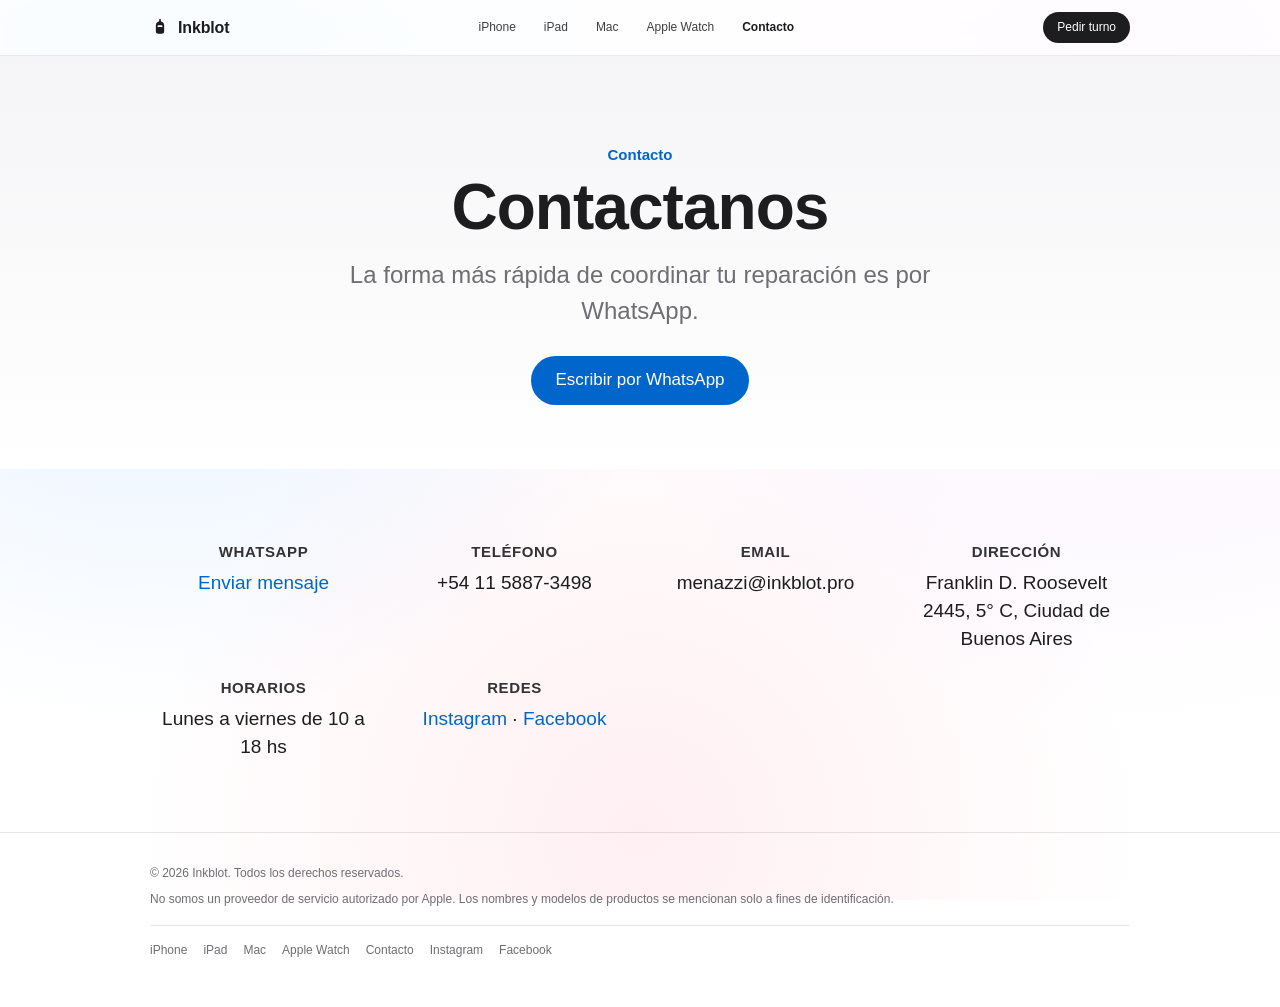
==== contacto.html @ 3998fbb2 "Cambiar título de la página de contacto a "Contactanos" "Hablemos" quedaba poco serio para un servic" ====
<!DOCTYPE html>
<html lang="es">
<head>
  <meta charset="UTF-8" />
  <meta name="viewport" content="width=device-width, initial-scale=1.0" />
  <title>Contacto — Inkblot</title>
  <meta name="description" content="Contactanos por WhatsApp, teléfono o email para reparar tu producto Apple." />
  <link rel="icon" type="image/svg+xml" href="assets/favicon.svg" />
  <link rel="apple-touch-icon" href="assets/favicon-512.png" />
  <link rel="stylesheet" href="css/styles.css" />
</head>
<body>

  <nav class="nav">
    <div class="nav__inner">
      <a href="index.html" class="nav__brand">
        <svg class="nav__brand-mark" viewBox="0 0 24 24" fill="currentColor" aria-hidden="true">
          <path d="M12 2a1 1 0 0 1 1 1v2.07a5.5 5.5 0 0 1 4 5.3V17a3 3 0 0 1-3 3h-4a3 3 0 0 1-3-3v-6.63a5.5 5.5 0 0 1 4-5.3V3a1 1 0 0 1 1-1Zm-2 8a1 1 0 1 0 0 2h4a1 1 0 1 0 0-2h-4Z"/>
        </svg>
        <span data-business-name>Inkblot</span>
      </a>
      <ul class="nav__links">
        <li><a href="iphone.html">iPhone</a></li>
        <li><a href="ipad.html">iPad</a></li>
        <li><a href="mac.html">Mac</a></li>
        <li><a href="watch.html">Apple Watch</a></li>
        <li><a class="is-active" href="contacto.html">Contacto</a></li>
      </ul>
      <a class="nav__cta" data-whatsapp-link href="#" target="_blank" rel="noopener">Pedir turno</a>
      <button class="nav__toggle" aria-label="Abrir menú">☰</button>
    </div>
  </nav>

  <header class="hero">
    <div class="hero__eyebrow">Contacto</div>
    <h1>Contactanos</h1>
    <p>La forma más rápida de coordinar tu reparación es por WhatsApp.</p>
    <div class="btn-row">
      <a class="btn btn--primary" data-whatsapp-link href="#" target="_blank" rel="noopener">Escribir por WhatsApp</a>
    </div>
  </header>

  <section class="section">
    <div class="wrap">
      <div class="contact-grid">
        <div class="contact-item">
          <h4>WhatsApp</h4>
          <a class="accent" data-whatsapp-link href="#" target="_blank" rel="noopener">Enviar mensaje</a>
        </div>
        <div class="contact-item">
          <h4>Teléfono</h4>
          <a data-phone href="#"></a>
        </div>
        <div class="contact-item">
          <h4>Email</h4>
          <a data-email href="#"></a>
        </div>
        <div class="contact-item">
          <h4>Dirección</h4>
          <p data-address></p>
        </div>
        <div class="contact-item">
          <h4>Horarios</h4>
          <p data-hours></p>
        </div>
        <div class="contact-item">
          <h4>Redes</h4>
          <p><a class="accent" data-instagram href="#" target="_blank" rel="noopener">Instagram</a> · <a class="accent" data-facebook href="#" target="_blank" rel="noopener">Facebook</a></p>
        </div>
      </div>
    </div>
  </section>

  <footer class="footer">
    <div class="wrap">
      <p>© <span data-year></span> <span data-business-name>Inkblot</span>. Todos los derechos reservados.</p>
      <p class="mt-8">No somos un proveedor de servicio autorizado por Apple. Los nombres y modelos de productos se mencionan solo a fines de identificación.</p>
      <div class="footer__links">
        <a href="iphone.html">iPhone</a>
        <a href="ipad.html">iPad</a>
        <a href="mac.html">Mac</a>
        <a href="watch.html">Apple Watch</a>
        <a href="contacto.html">Contacto</a>
        <a data-instagram href="#" target="_blank" rel="noopener">Instagram</a>
        <a data-facebook href="#" target="_blank" rel="noopener">Facebook</a>
      </div>
    </div>
  </footer>

  <script src="js/config.js"></script>
  <script src="js/models-data.js"></script>
  <script src="js/main.js"></script>
</body>
</html>
---- css/styles.css ----
/* ============================================================
   Reset y variables
   ============================================================ */
* { box-sizing: border-box; margin: 0; padding: 0; }

:root {
  --black: #000;
  --near-black: #1d1d1f;
  --gray-dark: #333336;
  --gray: #6e6e73;
  --gray-light: #86868b;
  --bg-light: #f5f5f7;
  --white: #fff;
  --accent: #06c;
  --accent-hover: #0077e6;

  /* Azul marino del isotipo de Inkblot: reservado para el logo, no para la UI. */
  --navy: #0a3161;
  --navy-deep: #06213f;

  --radius: 18px;
  --radius-lg: 26px;
  --nav-height: 56px;
  --max-width: 1024px;

  /* "Liquid Glass": paneles translúcidos con blur, al estilo del último diseño de Apple */
  --glass-bg: rgba(255, 255, 255, 0.6);
  --glass-bg-strong: rgba(255, 255, 255, 0.78);
  --glass-border: rgba(255, 255, 255, 0.7);
  --glass-shadow: 0 8px 32px rgba(31, 38, 135, 0.08);
  --glass-blur: blur(24px) saturate(180%);

  --glass-bg-dark: rgba(255, 255, 255, 0.08);
  --glass-border-dark: rgba(255, 255, 255, 0.14);
}

html { scroll-behavior: smooth; }

body {
  font-family: -apple-system, BlinkMacSystemFont, "SF Pro Text", "SF Pro Display",
    "Segoe UI", Roboto, Helvetica, Arial, sans-serif;
  color: var(--near-black);
  line-height: 1.47;
  -webkit-font-smoothing: antialiased;
  background-color: var(--white);
  background-image:
    radial-gradient(circle at 12% 18%, rgba(0, 122, 255, 0.12), transparent 42%),
    radial-gradient(circle at 88% 12%, rgba(191, 90, 242, 0.10), transparent 45%),
    radial-gradient(circle at 50% 92%, rgba(255, 55, 95, 0.08), transparent 48%);
  background-attachment: fixed;
  background-repeat: no-repeat;
}

img { max-width: 100%; display: block; }
a { color: inherit; text-decoration: none; }
ul { list-style: none; }
button { font: inherit; cursor: pointer; border: none; background: none; color: inherit; }

.wrap {
  max-width: var(--max-width);
  margin: 0 auto;
  padding: 0 22px;
}

/* ============================================================
   Nav
   ============================================================ */
.nav {
  position: sticky;
  top: 0;
  z-index: 100;
  height: var(--nav-height);
  background: rgba(255, 255, 255, 0.8);
  backdrop-filter: saturate(180%) blur(20px);
  -webkit-backdrop-filter: saturate(180%) blur(20px);
  border-bottom: 1px solid rgba(0, 0, 0, 0.08);
}

.nav__inner {
  max-width: var(--max-width);
  margin: 0 auto;
  height: 100%;
  padding: 0 22px;
  display: flex;
  align-items: center;
  justify-content: space-between;
}

.nav__brand {
  display: flex;
  align-items: center;
  gap: 8px;
  font-size: 16px;
  font-weight: 600;
  letter-spacing: -0.01em;
}

.nav__brand-mark {
  width: 20px;
  height: 20px;
  display: inline-block;
}

.nav__links {
  display: flex;
  gap: 28px;
  font-size: 12px;
  font-weight: 400;
}

.nav__links a {
  color: var(--near-black);
  opacity: 0.85;
  transition: opacity .15s;
}
.nav__links a:hover { opacity: 1; }
.nav__links a.is-active { opacity: 1; font-weight: 600; }

.nav__cta {
  font-size: 12px;
  background: var(--near-black);
  color: var(--white);
  padding: 7px 14px;
  border-radius: 980px;
}
.nav__cta:hover { background: var(--gray-dark); }

.nav__toggle {
  display: none;
  font-size: 20px;
  color: var(--near-black);
}

@media (max-width: 734px) {
  .nav__links {
    display: none;
    position: absolute;
    top: 100%;
    left: 0;
    right: 0;
    flex-direction: column;
    gap: 4px;
    background: rgba(255, 255, 255, 0.96);
    backdrop-filter: saturate(180%) blur(20px);
    -webkit-backdrop-filter: saturate(180%) blur(20px);
    border-bottom: 1px solid rgba(0, 0, 0, 0.08);
    padding: 12px 22px 18px;
    font-size: 16px;
  }
  .nav__links.is-open { display: flex; }
  .nav__links a { display: block; padding: 10px 0; }
  .nav__toggle { display: block; }
}

/* ============================================================
   Hero
   ============================================================ */
.hero {
  padding: 88px 22px 64px;
  text-align: center;
  background: linear-gradient(180deg, var(--bg-light) 0%, #fff 100%);
}

.hero--dark {
  background: linear-gradient(180deg, #000 0%, #1d1d1f 100%);
  color: var(--white);
}

.hero__eyebrow {
  font-size: 15px;
  font-weight: 600;
  color: var(--accent);
  margin-bottom: 8px;
}

.hero--dark .hero__eyebrow { color: #2997ff; }

.hero h1 {
  font-size: clamp(36px, 6vw, 64px);
  font-weight: 700;
  letter-spacing: -0.015em;
  line-height: 1.05;
  margin-bottom: 16px;
}

.hero p {
  font-size: clamp(18px, 2.4vw, 24px);
  color: var(--gray);
  max-width: 640px;
  margin: 0 auto 28px;
}

.hero--dark p { color: #a1a1a6; }

.btn-row {
  display: flex;
  gap: 14px;
  justify-content: center;
  flex-wrap: wrap;
}

.btn {
  display: inline-block;
  padding: 12px 24px;
  border-radius: 980px;
  font-size: 17px;
  font-weight: 400;
  transition: background .15s, color .15s, transform .1s;
}

.btn--primary {
  background: var(--accent);
  color: var(--white);
}
.btn--primary:hover { background: var(--accent-hover); }

.btn--ghost {
  border: 1px solid rgba(0, 0, 0, 0.15);
  background: var(--glass-bg);
  backdrop-filter: var(--glass-blur);
  -webkit-backdrop-filter: var(--glass-blur);
  color: var(--near-black);
}
.btn--ghost:hover { background: rgba(255,255,255,0.85); border-color: rgba(0,0,0,.25); }

.hero--dark .btn--ghost {
  border-color: var(--glass-border-dark);
  background: var(--glass-bg-dark);
  color: var(--white);
}
.hero--dark .btn--ghost:hover { background: rgba(255,255,255,0.16); }

/* ============================================================
   Secciones genéricas
   ============================================================ */
.section {
  padding: 72px 0;
}

.section--gray { background: rgba(245, 245, 247, 0.7); }
.section--dark { background: var(--near-black); color: var(--white); }

.section__head {
  text-align: center;
  max-width: 680px;
  margin: 0 auto 48px;
}

.section__head h2 {
  font-size: clamp(28px, 4vw, 40px);
  font-weight: 700;
  letter-spacing: -0.01em;
  margin-bottom: 12px;
}

.section__head p {
  font-size: 19px;
  color: var(--gray);
}
.section--dark .section__head p { color: #a1a1a6; }

/* ============================================================
   Grid de categorías (home)
   ============================================================ */
.category-grid {
  display: grid;
  grid-template-columns: repeat(auto-fit, minmax(220px, 1fr));
  gap: 20px;
}

.category-card {
  background: var(--glass-bg);
  backdrop-filter: var(--glass-blur);
  -webkit-backdrop-filter: var(--glass-blur);
  border: 1px solid var(--glass-border);
  border-radius: var(--radius-lg);
  padding: 36px 28px;
  text-align: center;
  box-shadow: var(--glass-shadow);
  transition: transform .2s, box-shadow .2s, background .2s;
}

.category-card:hover {
  transform: translateY(-4px);
  background: var(--glass-bg-strong);
  box-shadow: 0 16px 36px rgba(31, 38, 135, 0.14);
}

.category-card__icon { font-size: 44px; margin-bottom: 16px; }
.category-card h3 { font-size: 22px; font-weight: 600; margin-bottom: 6px; }
.category-card p { color: var(--gray); font-size: 14px; margin-bottom: 18px; }
.category-card a.btn { padding: 9px 20px; font-size: 14px; }

/* ============================================================
   Servicios (home)
   ============================================================ */
.service-grid {
  display: grid;
  grid-template-columns: repeat(auto-fit, minmax(200px, 1fr));
  gap: 16px;
}

.service-card {
  background: var(--glass-bg);
  backdrop-filter: var(--glass-blur);
  -webkit-backdrop-filter: var(--glass-blur);
  border-radius: var(--radius);
  padding: 24px 20px;
  border: 1px solid var(--glass-border);
  transition: background .2s, transform .2s;
}
.service-card:hover { transform: translateY(-3px); background: var(--glass-bg-strong); }
.section--dark .service-card {
  background: var(--glass-bg-dark);
  border-color: var(--glass-border-dark);
}
.section--dark .service-card:hover { background: rgba(255,255,255,0.14); }

.service-card__icon { font-size: 28px; margin-bottom: 10px; }
.service-card h4 { font-size: 17px; font-weight: 600; margin-bottom: 4px; }
.service-card p { font-size: 14px; color: var(--gray); }
.section--dark .service-card p { color: #a1a1a6; }

/* ============================================================
   Buscador guiado (home)
   ============================================================ */
.finder {
  background: var(--glass-bg-strong);
  backdrop-filter: var(--glass-blur);
  -webkit-backdrop-filter: var(--glass-blur);
  border: 1px solid var(--glass-border);
  border-radius: var(--radius-lg);
  padding: 40px;
  box-shadow: var(--glass-shadow);
}

.finder__steps {
  display: flex;
  align-items: center;
  justify-content: center;
  gap: 6px;
  margin-bottom: 32px;
}

.finder__step-dot {
  width: 28px;
  height: 28px;
  border-radius: 50%;
  background: var(--bg-light);
  color: var(--gray-dark);
  display: flex;
  align-items: center;
  justify-content: center;
  font-size: 13px;
  font-weight: 600;
}
.finder__step-dot.is-done { background: var(--accent); color: var(--white); }

.finder__step-line { width: 40px; height: 2px; background: var(--bg-light); }
.finder__step-line.is-done { background: var(--accent); }

.finder__title {
  text-align: center;
  font-size: 22px;
  font-weight: 700;
  margin-bottom: 6px;
}

.finder__subtitle {
  text-align: center;
  color: var(--gray);
  margin-bottom: 20px;
}

.finder__back {
  color: var(--accent);
  font-size: 15px;
  margin-bottom: 16px;
}
.finder__back:hover { text-decoration: underline; }

.finder__help-toggle {
  display: block;
  margin: 0 auto 4px;
  color: var(--accent);
  font-size: 14px;
}
.finder__help-toggle:hover { text-decoration: underline; }

.finder__help {
  max-width: 480px;
  margin: 12px auto 0;
  background: var(--bg-light);
  border-radius: 12px;
  padding: 16px 18px;
  font-size: 14px;
  color: var(--gray-dark);
  text-align: center;
}

.finder__grid {
  display: grid;
  grid-template-columns: repeat(auto-fit, minmax(140px, 1fr));
  gap: 12px;
  margin-top: 20px;
}

.finder__grid--models {
  grid-template-columns: repeat(auto-fit, minmax(160px, 1fr));
  max-height: 420px;
  overflow-y: auto;
  padding-right: 4px;
}

.finder__model-groups {
  max-width: 480px;
  margin: 0 auto;
  max-height: 420px;
  overflow-y: auto;
  padding-right: 4px;
}

.finder__option {
  background: rgba(255, 255, 255, 0.5);
  backdrop-filter: blur(12px);
  -webkit-backdrop-filter: blur(12px);
  border: 1px solid rgba(255, 255, 255, 0.6);
  border-radius: 16px;
  padding: 22px 16px;
  text-align: center;
  font-size: 16px;
  font-weight: 500;
  color: var(--near-black);
  display: flex;
  flex-direction: column;
  align-items: center;
  gap: 10px;
  transition: background .15s, transform .1s, box-shadow .15s;
}
.finder__option:hover {
  background: rgba(255, 255, 255, 0.85);
  transform: translateY(-2px);
  box-shadow: 0 8px 20px rgba(31, 38, 135, 0.1);
}
.finder__option-icon { font-size: 30px; }

.finder__option--compact {
  padding: 14px 12px;
  font-size: 14px;
}

.finder__result {
  text-align: center;
  max-width: 460px;
  margin: 0 auto;
}
.finder__result-icon { font-size: 44px; margin-bottom: 8px; }
.finder__result-summary { font-size: 18px; margin-bottom: 4px; }
.finder__result-symptom { font-size: 14px; color: var(--gray); font-style: italic; margin-bottom: 14px; }
.finder__result-price {
  display: inline-block;
  font-size: 24px;
  font-weight: 700;
  color: var(--accent);
  margin-bottom: 14px;
}
.finder__result-price.is-empty { color: var(--gray-dark); font-size: 18px; font-weight: 500; }
.finder__result-note { color: var(--gray); font-size: 14px; margin-bottom: 24px; }

.finder__result-items {
  display: flex;
  flex-direction: column;
  gap: 10px;
  margin-bottom: 16px;
  text-align: left;
}
.finder__result-item {
  display: flex;
  align-items: center;
  gap: 12px;
  background: rgba(255, 255, 255, 0.5);
  border: 1px solid rgba(255, 255, 255, 0.6);
  border-radius: 14px;
  padding: 12px 14px;
}
.finder__result-item__icon { font-size: 22px; }
.finder__result-item__body { flex: 1; }
.finder__result-item__body h4 { font-size: 14px; font-weight: 600; margin-bottom: 2px; }
.finder__result-item__body p { font-size: 12px; color: var(--gray); font-style: italic; }
.finder__result-item__price { font-size: 13px; font-weight: 600; color: var(--accent); white-space: nowrap; }
.finder__result-item__price.is-empty { color: var(--gray-dark); font-weight: 500; }

/* Carrito de reparaciones agregadas (paso "cart" del buscador) */
.cart-list {
  display: flex;
  flex-direction: column;
  gap: 10px;
  max-width: 480px;
  margin: 0 auto 8px;
  text-align: left;
}
.cart-item {
  display: flex;
  align-items: center;
  gap: 12px;
  background: rgba(255, 255, 255, 0.5);
  backdrop-filter: blur(10px);
  -webkit-backdrop-filter: blur(10px);
  border: 1px solid rgba(255, 255, 255, 0.6);
  border-radius: 14px;
  padding: 12px 14px;
}
.cart-item__icon { font-size: 22px; }
.cart-item__body { flex: 1; }
.cart-item__body h4 { font-size: 14px; font-weight: 600; margin-bottom: 2px; color: var(--near-black); }
.cart-item__body p { font-size: 12px; color: var(--gray); font-style: italic; }
.cart-item__price { font-size: 13px; font-weight: 600; color: var(--accent); white-space: nowrap; }
.cart-item__price.is-empty { color: var(--gray-dark); font-weight: 500; }
.cart-item__remove {
  font-size: 14px;
  color: var(--gray-dark);
  padding: 4px 6px;
  border-radius: 50%;
  transition: background .15s, color .15s;
}
.cart-item__remove:hover { background: rgba(0,0,0,.08); color: var(--near-black); }

/* ============================================================
   Selector de modelos (páginas de categoría)
   ============================================================ */
.model-tabs {
  max-width: 640px;
  margin: 0 auto 40px;
}

.model-group-row {
  display: flex;
  flex-wrap: wrap;
  gap: 8px;
  justify-content: center;
  margin-bottom: 14px;
}

.model-group__header {
  display: inline-flex;
  align-items: center;
  gap: 6px;
  padding: 9px 16px;
  border-radius: 980px;
  background: rgba(255, 255, 255, 0.5);
  backdrop-filter: blur(10px);
  -webkit-backdrop-filter: blur(10px);
  border: 1px solid rgba(255, 255, 255, 0.6);
  font-size: 14px;
  font-weight: 600;
  color: var(--near-black);
  transition: background .15s, color .15s;
}
.model-group__header:hover { background: rgba(255, 255, 255, 0.85); }
.model-group__header.has-active { background: var(--near-black); color: var(--white); border-color: transparent; }

.model-group__arrow { transition: transform .15s; }
.model-group__arrow.is-open { transform: rotate(180deg); }

.model-group__models {
  display: flex;
  flex-wrap: wrap;
  gap: 8px;
  justify-content: center;
  padding: 12px 14px;
  margin-bottom: 14px;
  border-radius: 16px;
  background: rgba(255, 255, 255, 0.35);
  border: 1px dashed rgba(0, 0, 0, 0.12);
}

.model-tab--other { display: block; width: 100%; text-align: center; margin-top: 6px; }

.model-tab {
  padding: 9px 16px;
  border-radius: 980px;
  background: rgba(255, 255, 255, 0.5);
  backdrop-filter: blur(10px);
  -webkit-backdrop-filter: blur(10px);
  font-size: 14px;
  color: var(--near-black);
  border: 1px solid rgba(255, 255, 255, 0.6);
  transition: background .15s, color .15s;
}

.model-tab:hover { background: rgba(255, 255, 255, 0.85); }

.model-tab.is-active {
  background: var(--near-black);
  border-color: transparent;
  color: var(--white);
}

.model-panel {
  background: var(--glass-bg-strong);
  backdrop-filter: var(--glass-blur);
  -webkit-backdrop-filter: var(--glass-blur);
  border: 1px solid var(--glass-border);
  border-radius: var(--radius-lg);
  padding: 40px;
  box-shadow: var(--glass-shadow);
}

.model-panel__title {
  font-size: 26px;
  font-weight: 700;
  margin-bottom: 4px;
  text-align: center;
}

.model-panel__subtitle {
  text-align: center;
  color: var(--gray);
  margin-bottom: 32px;
  font-size: 15px;
}

.repair-list {
  display: grid;
  grid-template-columns: repeat(auto-fit, minmax(240px, 1fr));
  gap: 14px;
}

.repair-item {
  background: var(--white);
  border-radius: 14px;
  padding: 20px;
  display: flex;
  gap: 14px;
  align-items: flex-start;
}

.repair-item__check {
  flex-shrink: 0;
  position: relative;
  width: 22px;
  height: 22px;
  margin-top: 2px;
  border-radius: 6px;
  border: 2px solid rgba(0, 0, 0, 0.18);
  background: transparent;
  transition: background .15s, border-color .15s;
}
.repair-item__check:hover { border-color: var(--accent); }
.repair-item__check.is-checked { background: var(--accent); border-color: var(--accent); }
.repair-item__check.is-checked::after {
  content: "✓";
  position: absolute;
  inset: 0;
  display: flex;
  align-items: center;
  justify-content: center;
  color: #fff;
  font-size: 13px;
  font-weight: 700;
}

.repair-item__icon { font-size: 24px; line-height: 1; }
.repair-item__body h4 { font-size: 16px; font-weight: 600; margin-bottom: 3px; }
.repair-item__body p { font-size: 13px; color: var(--gray); margin-bottom: 8px; }
.repair-item__price {
  font-size: 14px;
  font-weight: 600;
  color: var(--accent);
}
.repair-item__price.is-empty { color: var(--gray-dark); font-weight: 500; }

.repair-item__toggle {
  display: flex;
  align-items: center;
  justify-content: space-between;
  width: 100%;
  text-align: left;
  color: var(--near-black);
}
.repair-item__toggle-arrow { transition: transform .15s; color: var(--gray-dark); }
.repair-item__toggle.is-open .repair-item__toggle-arrow { transform: rotate(180deg); }

.repair-options[hidden] { display: none; }

.repair-options {
  display: grid;
  gap: 12px;
  margin-top: 14px;
}

.option-card {
  position: relative;
  background: var(--bg-light);
  border-radius: 12px;
  padding: 16px;
}
.option-card--selectable { padding-right: 46px; }
.option-card__check {
  position: absolute;
  top: 14px;
  right: 14px;
  width: 22px;
  height: 22px;
  border-radius: 6px;
  border: 2px solid rgba(0, 0, 0, 0.18);
  background: var(--white);
  transition: background .15s, border-color .15s;
}
.option-card__check:hover { border-color: var(--accent); }
.option-card__check.is-checked { background: var(--accent); border-color: var(--accent); }
.option-card__check.is-checked::after {
  content: "✓";
  position: absolute;
  inset: 0;
  display: flex;
  align-items: center;
  justify-content: center;
  color: #fff;
  font-size: 13px;
  font-weight: 700;
}
.option-card h5 { font-size: 15px; font-weight: 600; margin-bottom: 6px; color: var(--near-black); }
.option-card__tech { font-size: 13px; color: var(--gray); margin-bottom: 10px; }
.option-card__list { margin: 0 0 10px 18px; font-size: 13px; color: var(--gray); }
.option-card__list li { margin-bottom: 2px; }
.option-card__meta {
  display: flex;
  gap: 16px;
  font-size: 13px;
  font-weight: 600;
  color: var(--near-black);
  border-top: 1px solid rgba(0,0,0,.08);
  padding-top: 10px;
  margin-top: 4px;
}

/* Buscador: paso de "elegí el tipo" (tarjetas de opción clickeables) */
.finder__options-list {
  display: grid;
  gap: 14px;
  margin-top: 20px;
  text-align: left;
}

.finder__option-card {
  background: var(--white);
  border: 1px solid rgba(0,0,0,.08);
  border-radius: 14px;
  padding: 4px;
  text-align: left;
  color: var(--near-black);
  transition: border-color .15s, transform .1s;
}
.finder__option-card:hover { border-color: var(--accent); transform: translateY(-2px); }
.finder__option-card .option-card { background: transparent; padding: 16px; }
.finder__option-card-cta {
  display: block;
  text-align: center;
  padding: 10px;
  font-size: 14px;
  font-weight: 600;
  color: var(--accent);
}

.model-panel__total {
  text-align: center;
  font-size: 22px;
  font-weight: 700;
  color: var(--accent);
  margin-top: 28px;
}
.model-panel__total.is-empty { color: var(--gray-dark); font-size: 17px; font-weight: 500; }

.model-panel__cta {
  margin-top: 20px;
  text-align: center;
}

/* ============================================================
   Contacto
   ============================================================ */
.contact-grid {
  display: grid;
  grid-template-columns: repeat(auto-fit, minmax(220px, 1fr));
  gap: 24px;
  text-align: center;
}

.contact-item h4 { font-size: 15px; font-weight: 600; margin-bottom: 6px; color: var(--gray-dark); text-transform: uppercase; letter-spacing: .04em; }
.contact-item p, .contact-item a { font-size: 19px; }
.contact-item a.accent { color: var(--accent); }

/* ============================================================
   Footer
   ============================================================ */
.footer {
  padding: 32px 0 48px;
  border-top: 1px solid rgba(0,0,0,.1);
  font-size: 12px;
  color: var(--gray);
}

.footer__links {
  display: flex;
  flex-wrap: wrap;
  gap: 16px;
  margin-top: 16px;
  padding-top: 16px;
  border-top: 1px solid rgba(0,0,0,.1);
}

.footer__links a { color: var(--gray); }
.footer__links a:hover { text-decoration: underline; }

/* ============================================================
   Utilidades
   ============================================================ */
.center { text-align: center; }
.mt-8 { margin-top: 8px; }
.mt-16 { margin-top: 16px; }
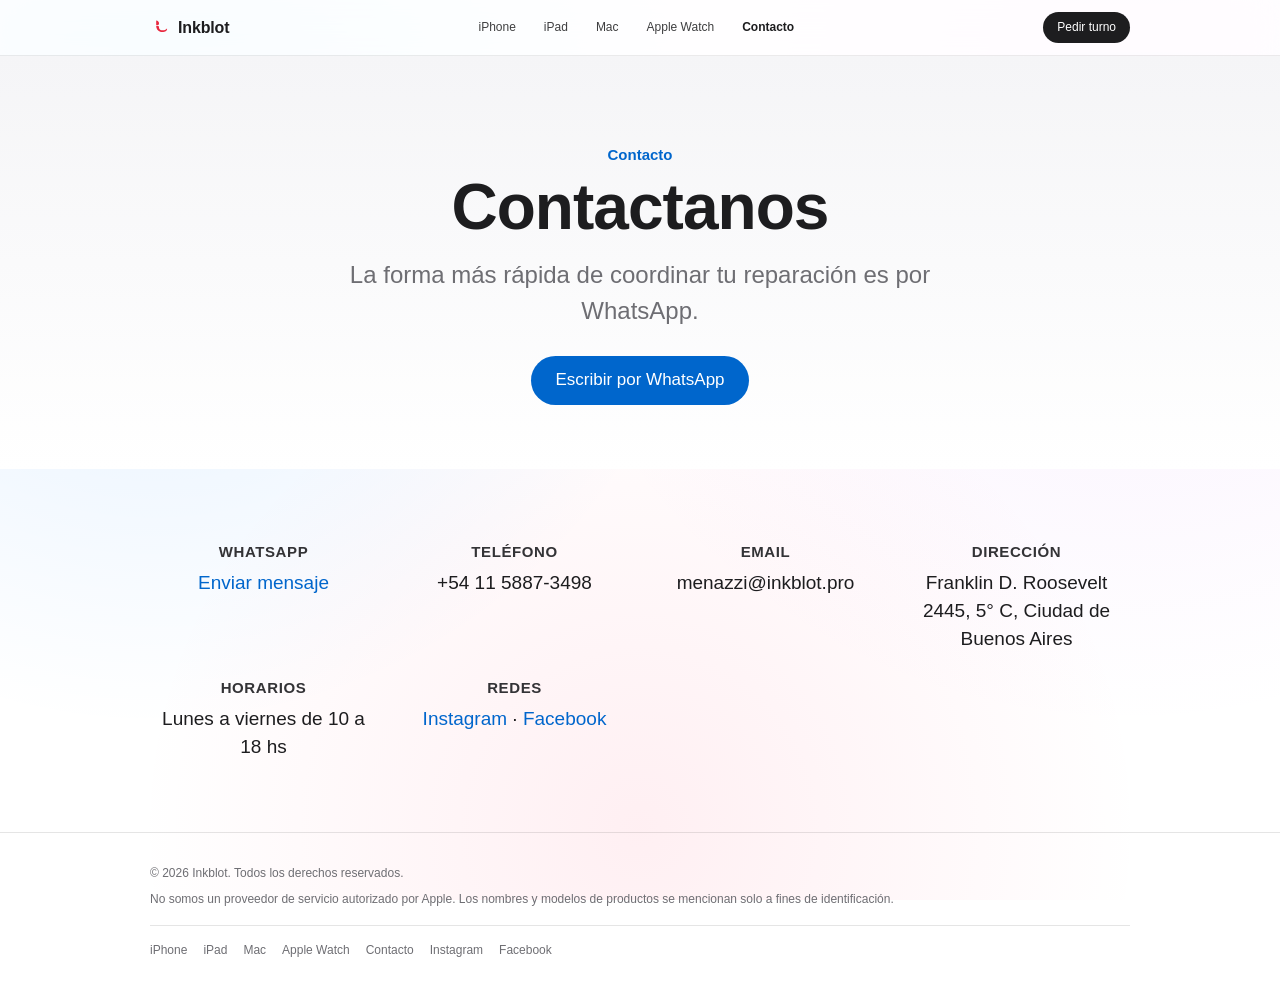
==== commit e80c9afa: "Usar el isotipo de Inkblot en el logo del nav Reemplaza el ícono genérico (candado) que estaba de pl" ====
--- a/contacto.html
+++ b/contacto.html
@@ -14,8 +14,9 @@
   <nav class="nav">
     <div class="nav__inner">
       <a href="index.html" class="nav__brand">
-        <svg class="nav__brand-mark" viewBox="0 0 24 24" fill="currentColor" aria-hidden="true">
-          <path d="M12 2a1 1 0 0 1 1 1v2.07a5.5 5.5 0 0 1 4 5.3V17a3 3 0 0 1-3 3h-4a3 3 0 0 1-3-3v-6.63a5.5 5.5 0 0 1 4-5.3V3a1 1 0 0 1 1-1Zm-2 8a1 1 0 1 0 0 2h4a1 1 0 1 0 0-2h-4Z"/>
+        <svg class="nav__brand-mark" viewBox="0 0 100 100" aria-hidden="true">
+          <path fill="#e8283f" d="M31,17 C40,17 45,24 45,32 C45,36 43,40 39,40 L31,40 Z"/>
+          <path fill="#e8283f" d="M31,44 L39,44 C43,44 45,48 45,52 C45,59 50,64 58,66 C68,68 78,65 85,57 C88,66 77,75 61,75 C44,75 31,62 31,45 Z"/>
         </svg>
         <span data-business-name>Inkblot</span>
       </a>
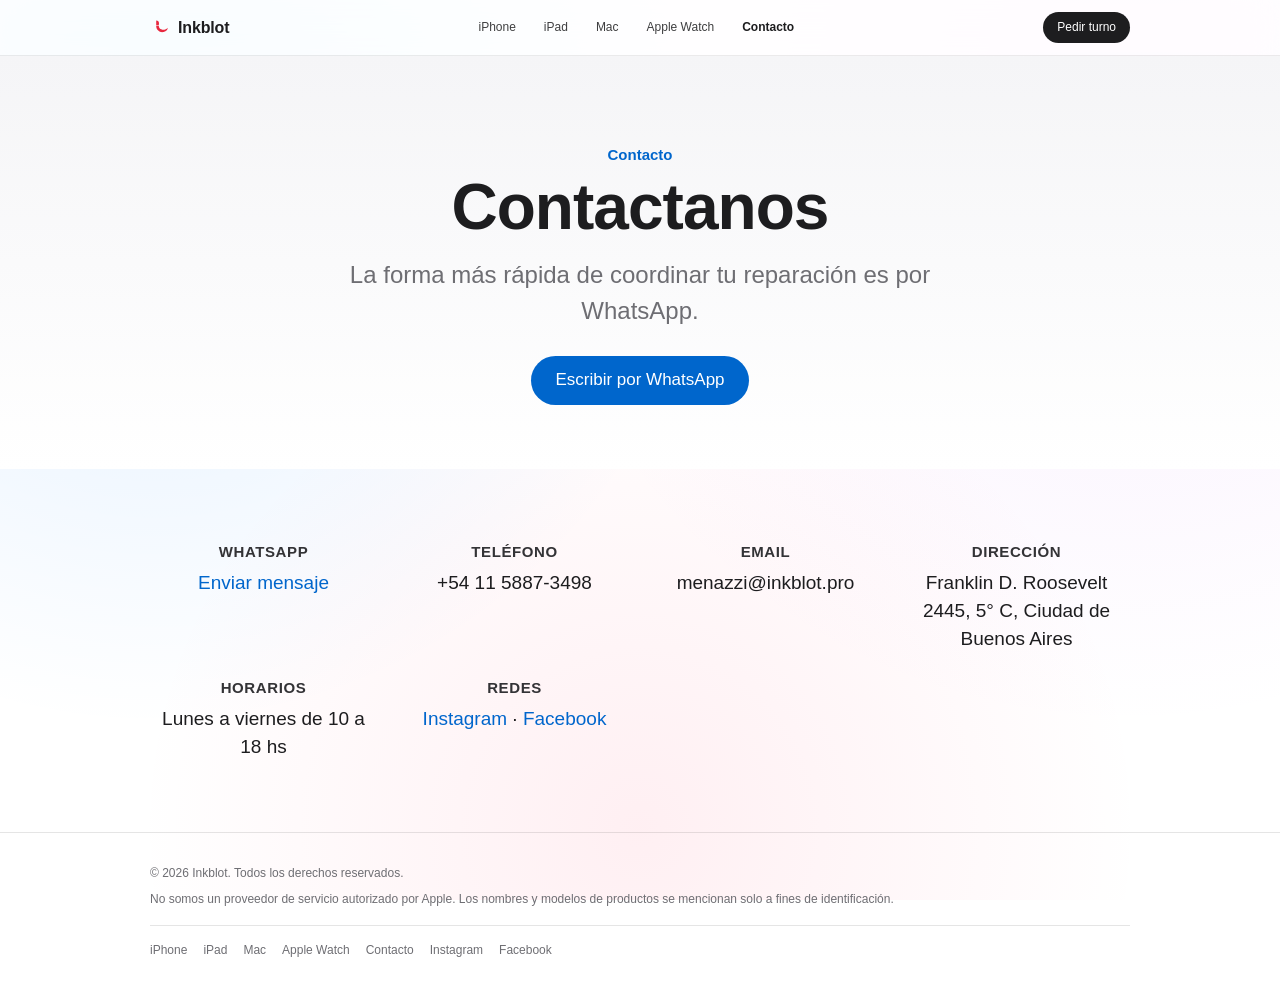
==== commit 809cf41d: "Afinar el trazado del isotipo de Inkblot para que se parezca más El usuario volvió a pasar la imagen" ====
--- a/contacto.html
+++ b/contacto.html
@@ -15,8 +15,8 @@
     <div class="nav__inner">
       <a href="index.html" class="nav__brand">
         <svg class="nav__brand-mark" viewBox="0 0 100 100" aria-hidden="true">
-          <path fill="#e8283f" d="M31,17 C40,17 45,24 45,32 C45,36 43,40 39,40 L31,40 Z"/>
-          <path fill="#e8283f" d="M31,44 L39,44 C43,44 45,48 45,52 C45,59 50,64 58,66 C68,68 78,65 85,57 C88,66 77,75 61,75 C44,75 31,62 31,45 Z"/>
+          <path fill="#e8283f" d="M31,17 C41,17 45,23 45,31 C45,35 44,38 44,41 L31,41 Z"/>
+          <path fill="#e8283f" d="M31,44 L44,44 C44,49 45,53 48,56 C55,63 66,65 76,62 C82,60 86,57 88,54 C90,63 82,72 68,75 C48,79 31,64 31,45 Z"/>
         </svg>
         <span data-business-name>Inkblot</span>
       </a>
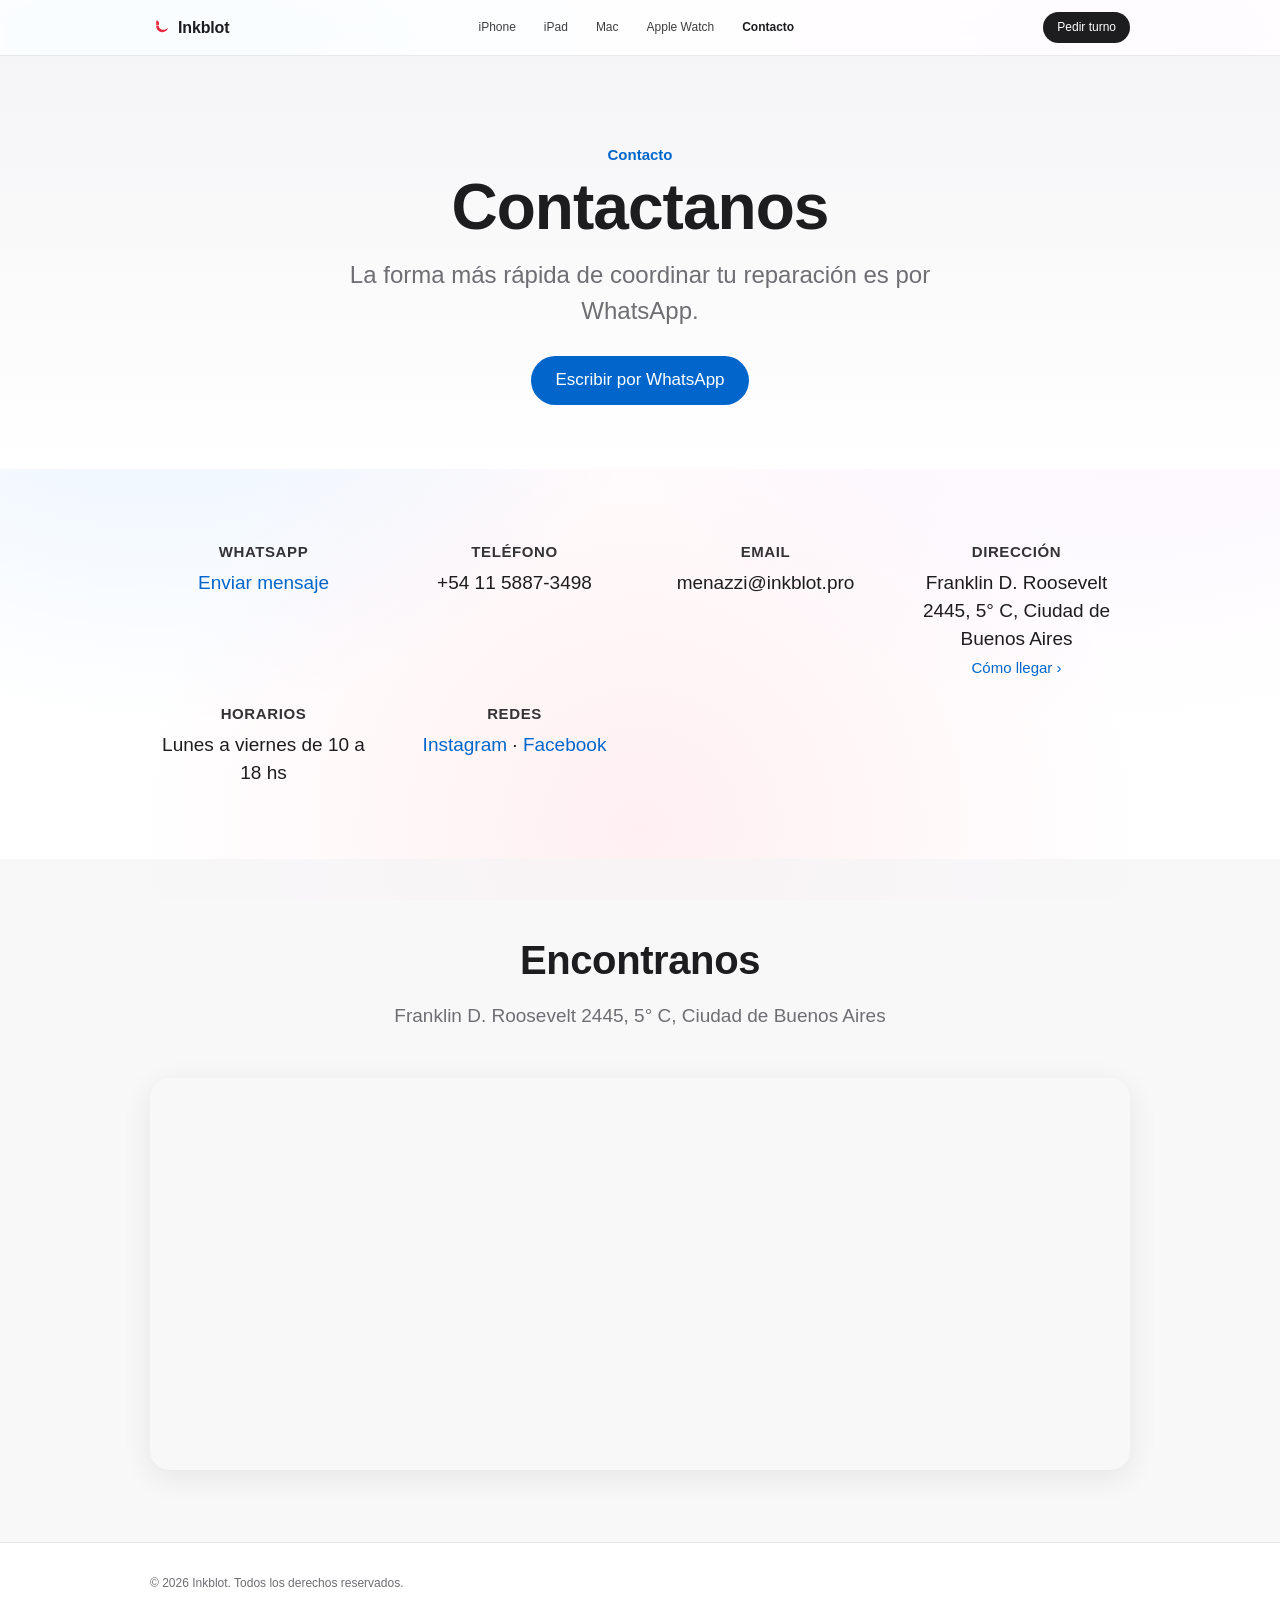
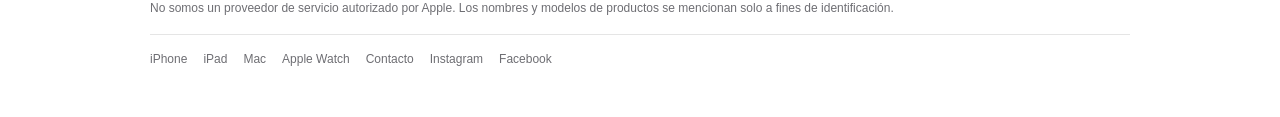
==== commit 8eb45b34: "Agregar cómo llegar y mapa a la página de Contacto Antes la dirección era solo texto, sin forma de u" ====
--- a/contacto.html
+++ b/contacto.html
@@ -59,6 +59,7 @@
         <div class="contact-item">
           <h4>Dirección</h4>
           <p data-address></p>
+          <a class="accent" data-maps-link href="#" target="_blank" rel="noopener">Cómo llegar ›</a>
         </div>
         <div class="contact-item">
           <h4>Horarios</h4>
@@ -68,6 +69,18 @@
           <h4>Redes</h4>
           <p><a class="accent" data-instagram href="#" target="_blank" rel="noopener">Instagram</a> · <a class="accent" data-facebook href="#" target="_blank" rel="noopener">Facebook</a></p>
         </div>
+      </div>
+    </div>
+  </section>
+
+  <section class="section section--gray">
+    <div class="wrap">
+      <div class="section__head">
+        <h2>Encontranos</h2>
+        <p data-address></p>
+      </div>
+      <div class="map-embed">
+        <iframe data-map-embed src="" title="Ubicación de Inkblot" loading="lazy" referrerpolicy="no-referrer-when-downgrade" allowfullscreen></iframe>
       </div>
     </div>
   </section>
--- a/css/styles.css
+++ b/css/styles.css
@@ -624,41 +624,25 @@
   display: grid;
   grid-template-columns: repeat(auto-fit, minmax(240px, 1fr));
   gap: 14px;
-}
-
+  align-items: start;
+}
+
+/* .repair-item: toda la fila es clickeable (sea para tildar el servicio o para
+   desplegar sus opciones) — no hay que acertarle a un cuadradito chico. */
 .repair-item {
+  width: 100%;
   background: var(--white);
   border-radius: 14px;
   padding: 20px;
   display: flex;
   gap: 14px;
   align-items: flex-start;
-}
-
-.repair-item__check {
-  flex-shrink: 0;
-  position: relative;
-  width: 22px;
-  height: 22px;
-  margin-top: 2px;
-  border-radius: 6px;
-  border: 2px solid rgba(0, 0, 0, 0.18);
-  background: transparent;
-  transition: background .15s, border-color .15s;
-}
-.repair-item__check:hover { border-color: var(--accent); }
-.repair-item__check.is-checked { background: var(--accent); border-color: var(--accent); }
-.repair-item__check.is-checked::after {
-  content: "✓";
-  position: absolute;
-  inset: 0;
-  display: flex;
-  align-items: center;
-  justify-content: center;
-  color: #fff;
-  font-size: 13px;
-  font-weight: 700;
-}
+  text-align: left;
+  color: var(--near-black);
+  transition: box-shadow .15s;
+}
+.repair-item:hover { box-shadow: 0 0 0 2px rgba(0, 0, 0, 0.1) inset; }
+.repair-item.is-checked { box-shadow: 0 0 0 2px var(--accent) inset; }
 
 .repair-item__icon { font-size: 24px; line-height: 1; }
 .repair-item__body h4 { font-size: 16px; font-weight: 600; margin-bottom: 3px; }
@@ -670,23 +654,33 @@
 }
 .repair-item__price.is-empty { color: var(--gray-dark); font-weight: 500; }
 
-.repair-item__toggle {
-  display: flex;
-  align-items: center;
-  justify-content: space-between;
-  width: 100%;
-  text-align: left;
-  color: var(--near-black);
-}
-.repair-item__toggle-arrow { transition: transform .15s; color: var(--gray-dark); }
-.repair-item__toggle.is-open .repair-item__toggle-arrow { transform: rotate(180deg); }
+/* Servicios con opciones de repuesto (ej. Pantalla): la tarjeta contiene el
+   botón que despliega las opciones, más el panel de opciones como hermano
+   (no adentro del botón, para que cada opción pueda tener su propio checkbox). */
+.repair-card {
+  background: var(--white);
+  border-radius: 14px;
+  overflow: hidden;
+}
+.repair-card .repair-item {
+  border-radius: 0;
+}
+.repair-card .repair-item.is-checked { box-shadow: none; }
+
+.repair-item__toggle-arrow {
+  flex-shrink: 0;
+  align-self: center;
+  transition: transform .15s;
+  color: var(--gray-dark);
+}
+.repair-item__toggle-arrow.is-open { transform: rotate(180deg); }
 
 .repair-options[hidden] { display: none; }
 
 .repair-options {
   display: grid;
   gap: 12px;
-  margin-top: 14px;
+  padding: 0 20px 20px;
 }
 
 .option-card {
@@ -790,6 +784,26 @@
 .contact-item h4 { font-size: 15px; font-weight: 600; margin-bottom: 6px; color: var(--gray-dark); text-transform: uppercase; letter-spacing: .04em; }
 .contact-item p, .contact-item a { font-size: 19px; }
 .contact-item a.accent { color: var(--accent); }
+.contact-item a[data-maps-link] { display: inline-block; margin-top: 4px; font-size: 15px; }
+
+.map-embed {
+  position: relative;
+  width: 100%;
+  padding-top: 40%;
+  border-radius: 20px;
+  overflow: hidden;
+  box-shadow: 0 8px 30px rgba(0, 0, 0, 0.08);
+}
+.map-embed iframe {
+  position: absolute;
+  inset: 0;
+  width: 100%;
+  height: 100%;
+  border: 0;
+}
+@media (max-width: 640px) {
+  .map-embed { padding-top: 75%; }
+}
 
 /* ============================================================
    Footer
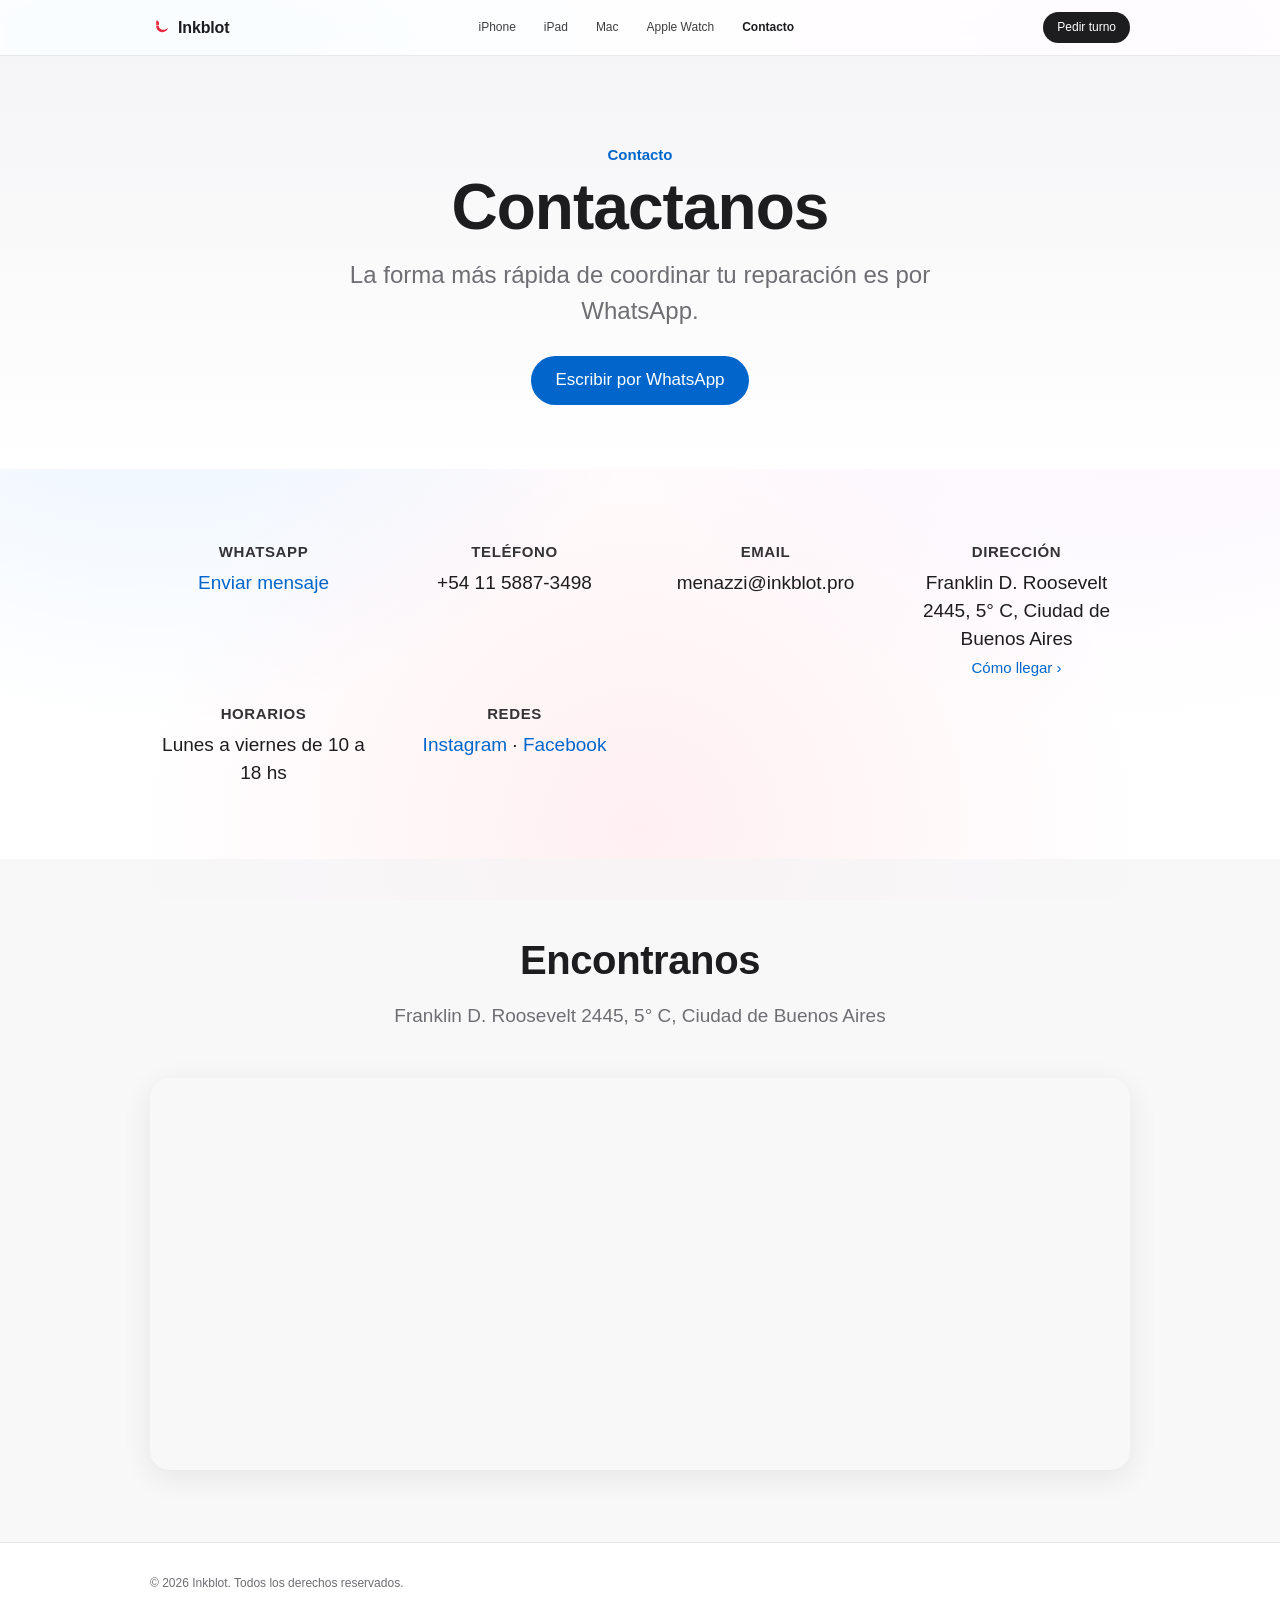
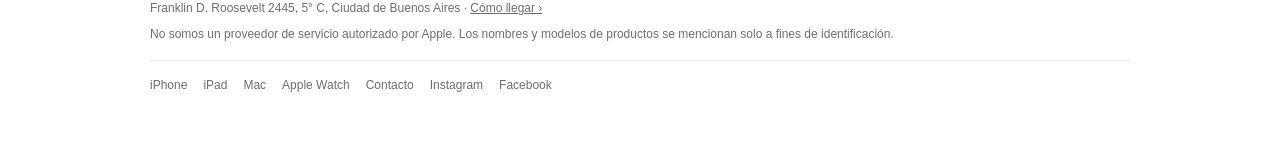
==== commit 90edaa1b: "Mostrar la dirección y "Cómo llegar" en el footer de todas las páginas Antes solo aparecía en la pág" ====
--- a/contacto.html
+++ b/contacto.html
@@ -88,6 +88,7 @@
   <footer class="footer">
     <div class="wrap">
       <p>© <span data-year></span> <span data-business-name>Inkblot</span>. Todos los derechos reservados.</p>
+      <p class="mt-8"><span data-address></span> · <a class="footer__maps-link" data-maps-link href="#" target="_blank" rel="noopener">Cómo llegar ›</a></p>
       <p class="mt-8">No somos un proveedor de servicio autorizado por Apple. Los nombres y modelos de productos se mencionan solo a fines de identificación.</p>
       <div class="footer__links">
         <a href="iphone.html">iPhone</a>
--- a/css/styles.css
+++ b/css/styles.css
@@ -827,6 +827,9 @@
 .footer__links a { color: var(--gray); }
 .footer__links a:hover { text-decoration: underline; }
 
+.footer__maps-link { text-decoration: underline; }
+.footer__maps-link:hover { color: var(--near-black); }
+
 /* ============================================================
    Utilidades
    ============================================================ */
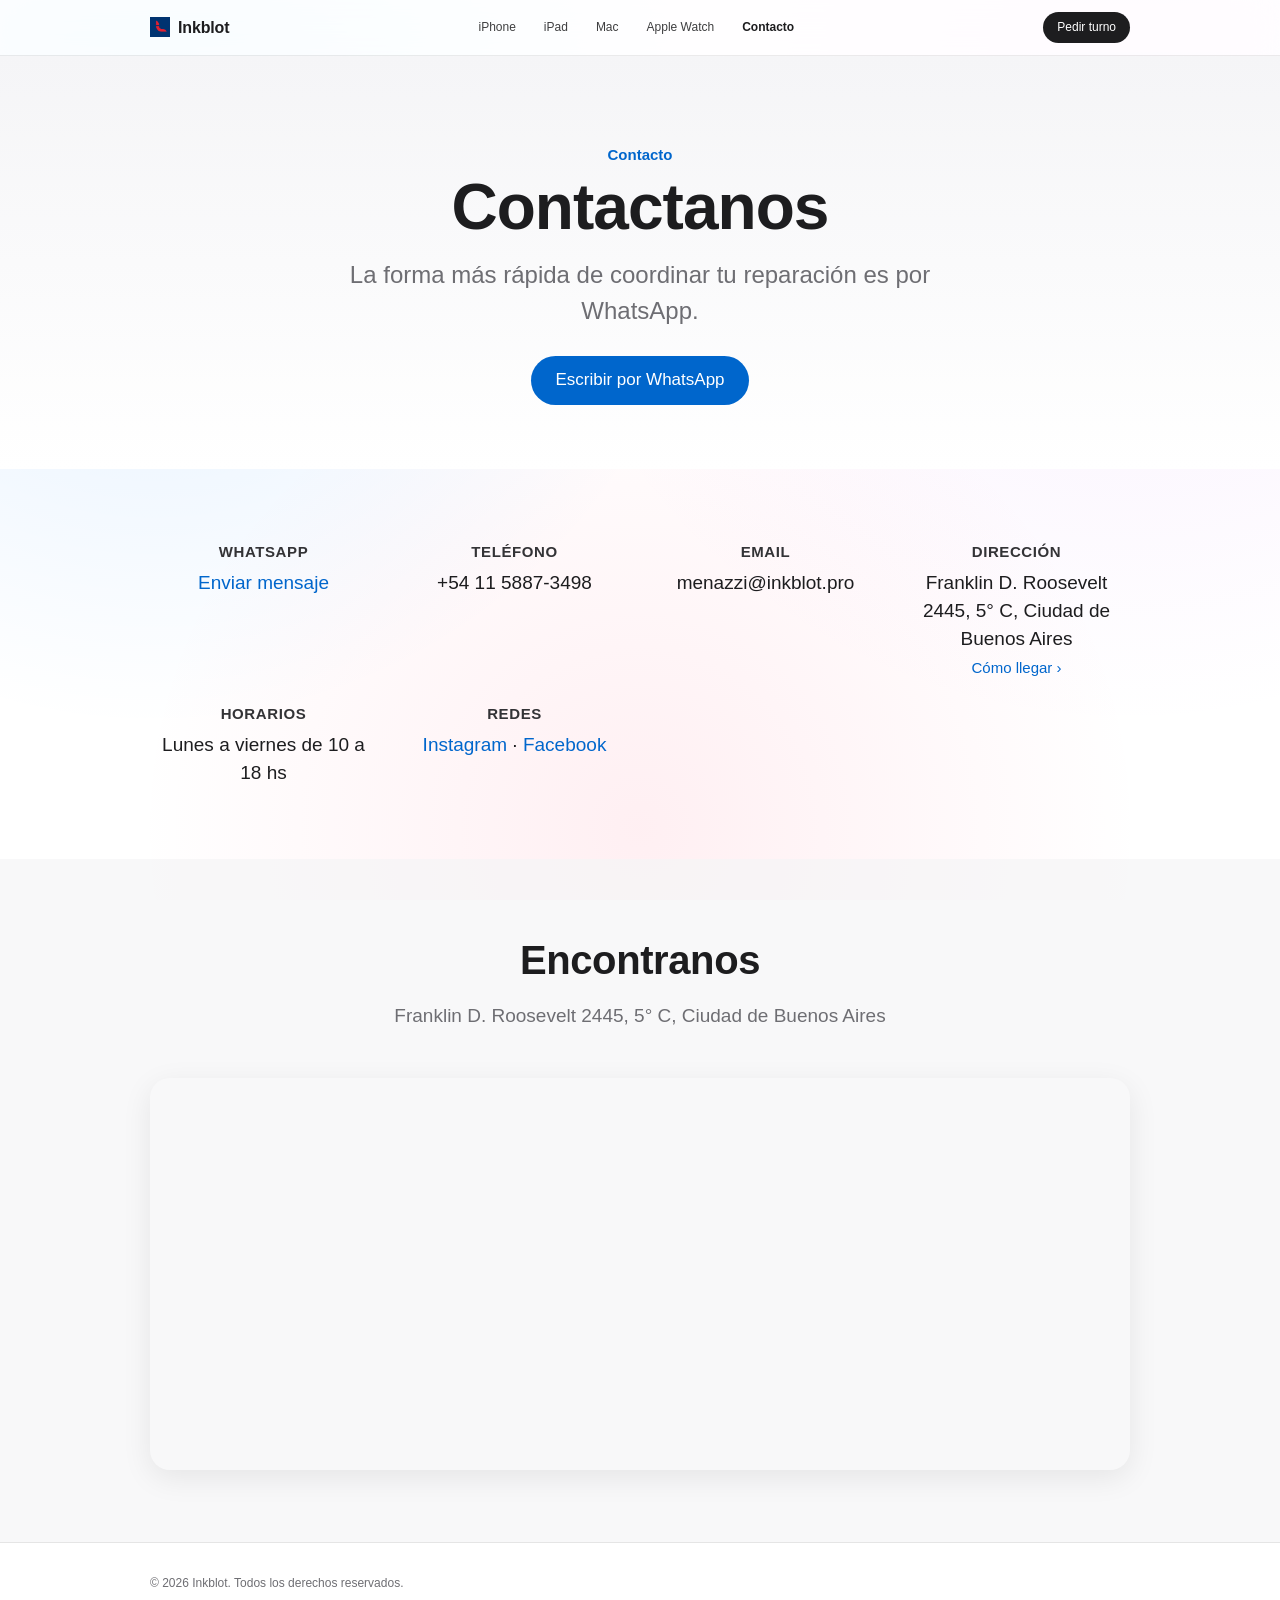
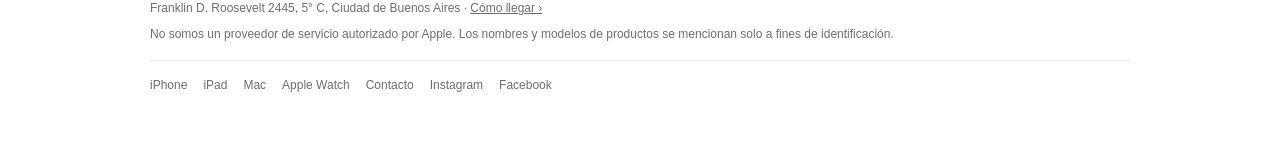
==== commit ec12dd6a: "Usar el logo real también en el nav, no la recreación a mano Mismo pedido que con el favicon: el iso" ====
--- a/contacto.html
+++ b/contacto.html
@@ -5,7 +5,7 @@
   <meta name="viewport" content="width=device-width, initial-scale=1.0" />
   <title>Contacto — Inkblot</title>
   <meta name="description" content="Contactanos por WhatsApp, teléfono o email para reparar tu producto Apple." />
-  <link rel="icon" type="image/svg+xml" href="assets/favicon.svg" />
+  <link rel="icon" type="image/png" href="assets/favicon.png" />
   <link rel="apple-touch-icon" href="assets/favicon-512.png" />
   <link rel="stylesheet" href="css/styles.css" />
 </head>
@@ -14,10 +14,7 @@
   <nav class="nav">
     <div class="nav__inner">
       <a href="index.html" class="nav__brand">
-        <svg class="nav__brand-mark" viewBox="0 0 100 100" aria-hidden="true">
-          <path fill="#e8283f" d="M31,17 C41,17 45,23 45,31 C45,35 44,38 44,41 L31,41 Z"/>
-          <path fill="#e8283f" d="M31,44 L44,44 C44,49 45,53 48,56 C55,63 66,65 76,62 C82,60 86,57 88,54 C90,63 82,72 68,75 C48,79 31,64 31,45 Z"/>
-        </svg>
+        <img class="nav__brand-mark" src="assets/favicon.png" alt="Inkblot" />
         <span data-business-name>Inkblot</span>
       </a>
       <ul class="nav__links">
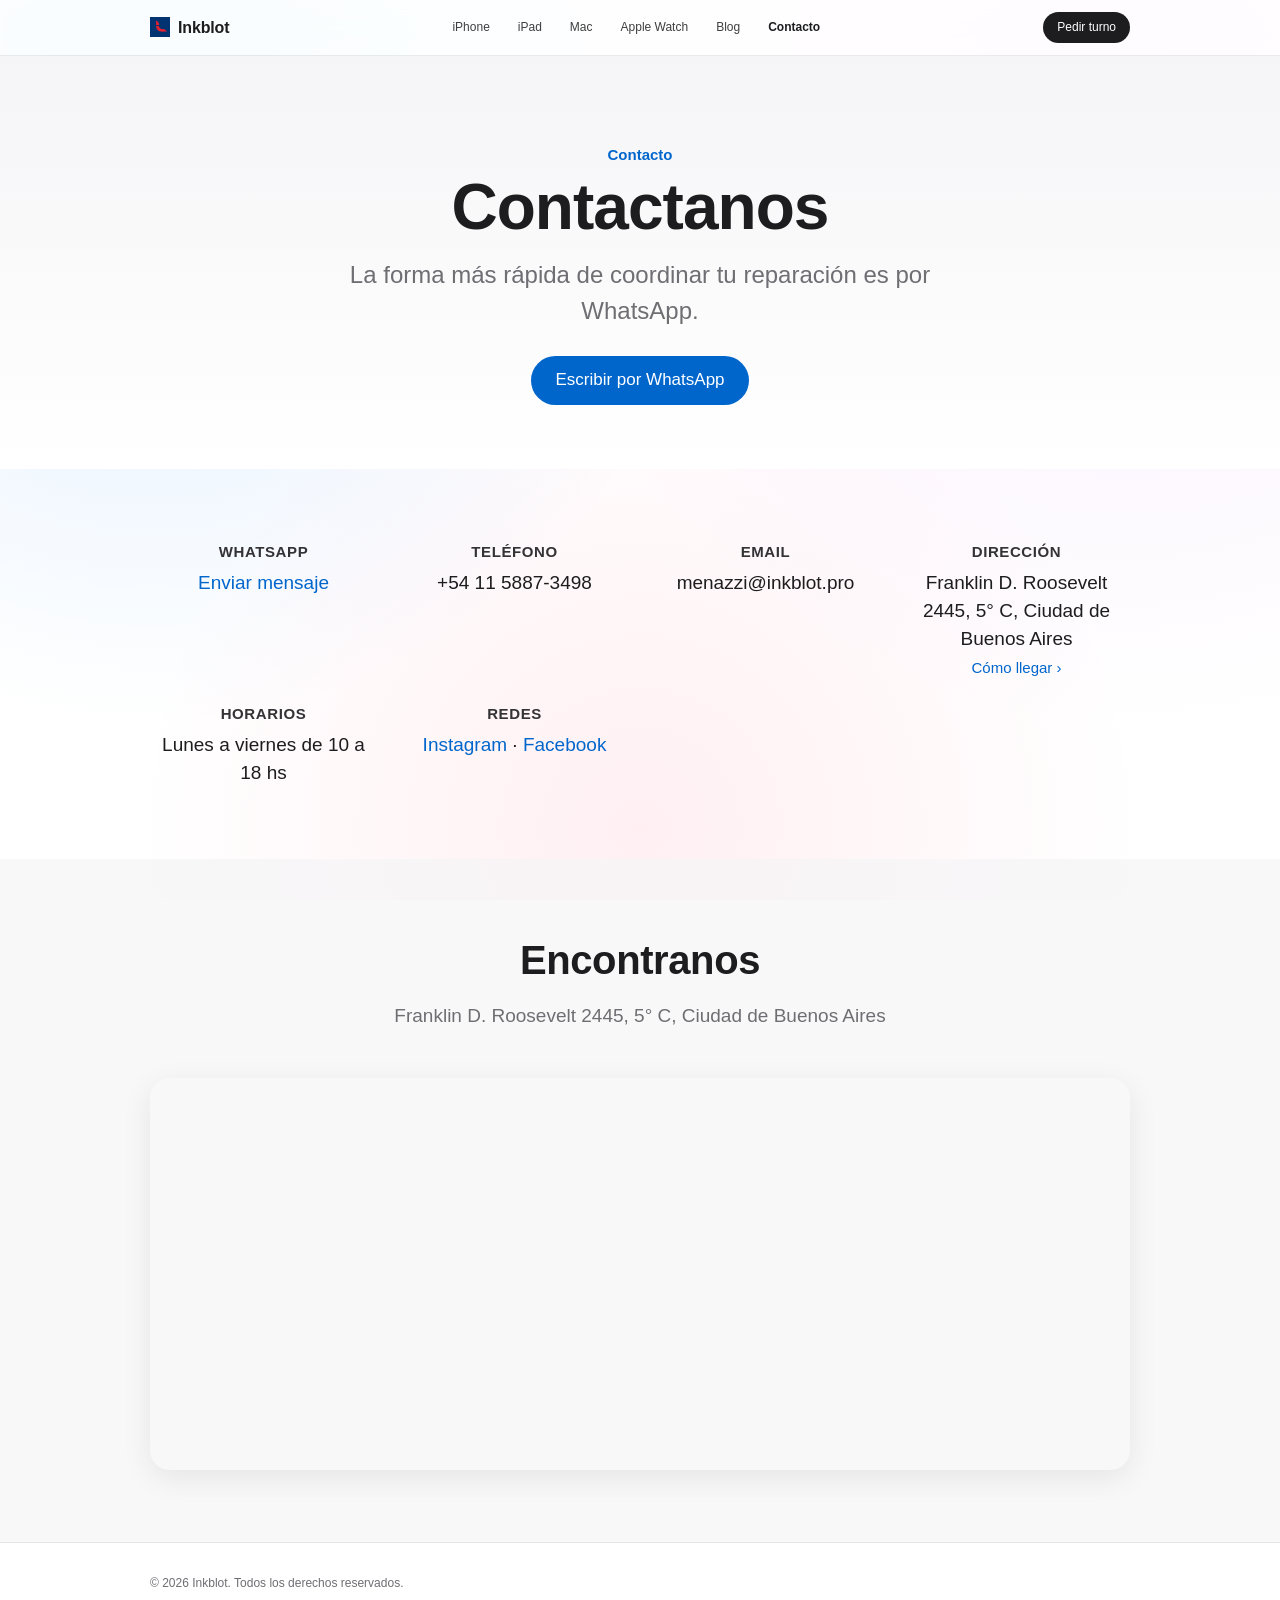
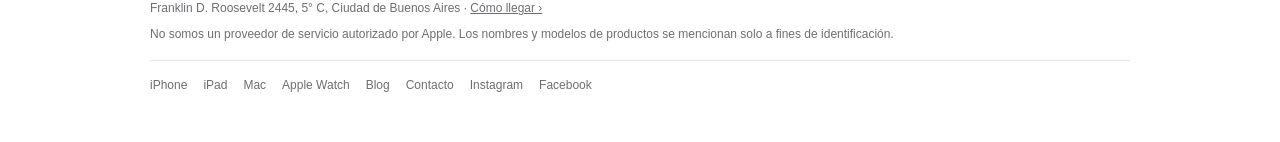
==== commit 80d2d5cc: "Agregar sección de Blog (placeholder, sin contenido todavía) El usuario pidió sumar un blog/newslett" ====
--- a/contacto.html
+++ b/contacto.html
@@ -22,6 +22,7 @@
         <li><a href="ipad.html">iPad</a></li>
         <li><a href="mac.html">Mac</a></li>
         <li><a href="watch.html">Apple Watch</a></li>
+        <li><a href="blog.html">Blog</a></li>
         <li><a class="is-active" href="contacto.html">Contacto</a></li>
       </ul>
       <a class="nav__cta" data-whatsapp-link href="#" target="_blank" rel="noopener">Pedir turno</a>
@@ -92,6 +93,7 @@
         <a href="ipad.html">iPad</a>
         <a href="mac.html">Mac</a>
         <a href="watch.html">Apple Watch</a>
+        <a href="blog.html">Blog</a>
         <a href="contacto.html">Contacto</a>
         <a data-instagram href="#" target="_blank" rel="noopener">Instagram</a>
         <a data-facebook href="#" target="_blank" rel="noopener">Facebook</a>
--- a/css/styles.css
+++ b/css/styles.css
@@ -138,12 +138,12 @@
     top: 100%;
     left: 0;
     right: 0;
+    z-index: 10;
     flex-direction: column;
     gap: 4px;
-    background: rgba(255, 255, 255, 0.96);
-    backdrop-filter: saturate(180%) blur(20px);
-    -webkit-backdrop-filter: saturate(180%) blur(20px);
+    background: var(--white);
     border-bottom: 1px solid rgba(0, 0, 0, 0.08);
+    box-shadow: 0 8px 24px rgba(0, 0, 0, 0.1);
     padding: 12px 22px 18px;
     font-size: 16px;
   }
@@ -665,7 +665,6 @@
 .repair-card .repair-item {
   border-radius: 0;
 }
-.repair-card .repair-item.is-checked { box-shadow: none; }
 
 .repair-item__toggle-arrow {
   flex-shrink: 0;
@@ -729,6 +728,12 @@
   margin-top: 4px;
 }
 
+.option-card__note {
+  font-size: 11px;
+  color: var(--gray);
+  margin-top: 6px;
+}
+
 /* Buscador: paso de "elegí el tipo" (tarjetas de opción clickeables) */
 .finder__options-list {
   display: grid;
